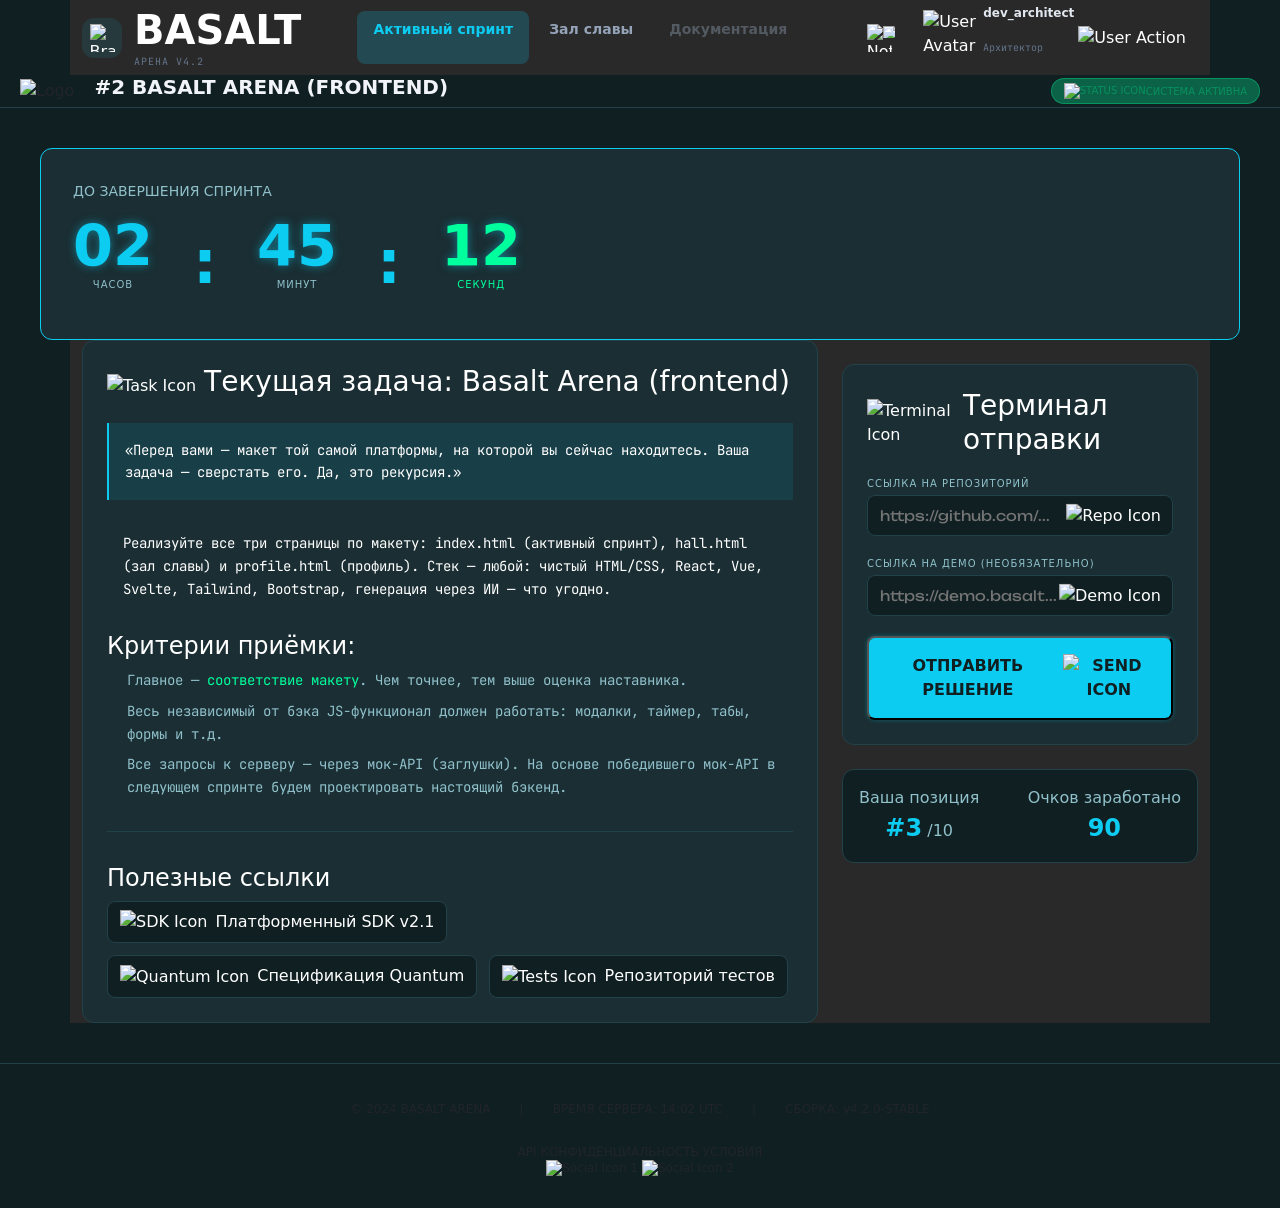
==== index.html @ 6d519eaf "Add files via upload" ====
<!DOCTYPE html>
<html lang="ru">

<head>
  <meta charset="UTF-8">
  <meta name="viewport" content="width=device-width, initial-scale=1.0">
  <link href="https://fonts.googleapis.com/css2?family=Space+Grotesk:wght@400;500;700&amp;display=swap"
    rel="stylesheet" />
  <link href="https://fonts.googleapis.com/css2?family=JetBrains+Mono:wght@400;700&amp;display=swap" rel="stylesheet" />
  <link rel="preconnect" href="https://fonts.googleapis.com">
  <link rel="preconnect" href="https://fonts.gstatic.com" crossorigin>
  <link href="https://fonts.googleapis.com/css2?family=Unbounded:wght@200..900&display=swap" rel="stylesheet">
  <title>Активный спринт</title>
  <link rel="stylesheet" href="./styles.css" />
  <link href="https://cdn.jsdelivr.net/npm/bootstrap@5.3.8/dist/css/bootstrap.min.css" rel="stylesheet"
    integrity="sha384-sRIl4kxILFvY47J16cr9ZwB07vP4J8+LH7qKQnuqkuIAvNWLzeN8tE5YBujZqJLB" crossorigin="anonymous">
</head>

<body>
  <!-- header -->
  <div class="container">
    <div class="branding">
      <div class="icon-wrapper">
        <img src="./img/svg-09341de1-80c2-4177-94df-70228614d6c0.svg" alt="Brand Icon" width="25" height="28" />
      </div>
      <div class="brand-details">
        <h1 class="brand-name">Basalt</h1>
        <p class="version">Арена v4.2</p>
      </div>
    </div>
    <nav class="navigation">
      <div class="nav-item active">
        <p class="nav-text">Активный спринт</p>
      </div>
      <div class="nav-item">
        <p class="nav-text">Зал славы</p>
      </div>
      <div class="nav-item disabled">
        <p class="nav-text">Документация</p>
      </div>
    </nav>
    <div class="profile">
      <div class="notification-icon">
        <img src="./img/svg-4564b526-7ba7-451a-90e8-8640dab18f21.svg" alt="Notification Icon" width="25" height="28" />
        <img src="./img/svg-2b69e2f5-2ad8-48fc-afba-3feb8ea6c33b.svg" alt="Notification Badge" width="12" height="12"
          class="notification-badge" />
      </div>
      <div class="user-details">
        <img src="./img/svg-72cdfcd8-0fa6-46d5-bda2-29606cb4b0ba.svg" alt="User Avatar" width="56" height="56" />
        <div class="user-info">
          <p class="username">dev_architect</p>
          <p class="role">Архитектор</p>
        </div>
        <div class="user-action-icon">
          <img src="./img/svg-7615d3db-48c6-4a1d-9e80-f2c956b7babb.svg" alt="User Action" width="18" height="22" />
        </div>
      </div>
    </div>
  </div>
  <!-- //header -->


  <!-- 1  -->

  <header class="header">
    <div class="header-content">
      <div class="branding">
        <div class="logo">
          <img src="./img/baf.svg" alt="Logo" />
        </div>
        <div class="branding-text">
          <h2 class="title">#2 BASALT ARENA (FRONTEND)</h2>
        </div>
      </div>
      <div class="status">
        <div class="status-icon">
          <img src="./img/green-dot.svg" alt="Status Icon" />
        </div>
        <span class="status-text">Система активна</span>
      </div>
    </div>
  </header>

  <main class="main-content">
    <section class="sprint-timer">
      <div class="sprint-timer-overlay"></div>
      <div class="timer-details">
        <p class="timer-label">До завершения спринта</p>
        <div class="timer">
          <div class="hours">
            <span class="timer-value">02</span>
            <span class="timer-unit">Часов</span>
          </div>
          <div class="separator">:</div>
          <div class="minutes">
            <span class="timer-value">45</span>
            <span class="timer-unit">Минут</span>
          </div>
          <div class="separator">:</div>
          <div class="seconds">
            <span class="timer-value timer-end-unit">12</span>
            <span class="timer-unit timer-end-unit">Секунд</span>
          </div>
        </div>
      </div>
    </section>


    <div class="container">
      <div class="row">
        <div class="col-sm-12 col-md-12 col-lg-8">

          <section class="current-task">
            <div class="task-header">
              <div class="task-icon">
                <img src="./img/task-icon.svg" alt="Task Icon" />
              </div>
              <h3>Текущая задача: Basalt Arena (frontend)</h3>
            </div>
            <div class="task-details">
              <p class="task-description">
                «Перед вами — макет той самой платформы, на которой вы сейчас
                находитесь. Ваша задача — сверстать его. Да, это рекурсия.»
              </p>
              <p class="task-instruction">
                Реализуйте все три страницы по макету: index.html (активный спринт),
                hall.html (зал славы) и profile.html (профиль). Стек — любой: чистый
                HTML/CSS, React, Vue, Svelte, Tailwind, Bootstrap, генерация через
                ИИ — что угодно.
              </p>
              <h4 class="acceptance-criteria-title">Критерии приёмки:</h4>
              <ul class="acceptance-criteria">
                <li>
                  Главное — <span class="color-span"> соответствие макету</span>. Чем точнее, тем выше оценка
                  наставника.
                </li>
                <li>
                  Весь независимый от бэка JS-функционал должен работать: модалки,
                  таймер, табы, формы и т.д.
                </li>
                <li>
                  Все запросы к серверу — через мок-API (заглушки). На основе
                  победившего мок-API в следующем спринте будем проектировать
                  настоящий бэкенд.
                </li>
              </ul>
              <section class="useful-links">
                <h4>Полезные ссылки</h4>
                <div class="links">
                  <div class="link-item">
                    <div class="link-icon">
                      <img src="./img/sdk-icon.svg" alt="SDK Icon" />
                    </div>
                    <span>Платформенный SDK v2.1</span>
                  </div>
                  <div class="link-item">
                    <div class="link-icon">
                      <img src="./img/Quantum-Icon.svg" alt="Quantum Icon" />
                    </div>
                    <span>Спецификация Quantum</span>
                  </div>
                  <div class="link-item">
                    <div class="link-icon">
                      <img src="./img/Tests-Icon.svg" alt="Tests Icon" />
                    </div>
                    <span>Репозиторий тестов</span>
                  </div>
                </div>
              </section>
            </div>
          </section>

        </div>

        <div class="col-sm-12 col-md-12 col-lg-4">

          <section class="submission-terminal">
            <div class="submission-header">
              <div class="submission-icon">
                <img src="./img/Terminal-Icon.svg" alt="Terminal Icon" />
              </div>
              <h3>Терминал отправки</h3>
            </div>
            <form class="submission-form">
              <div class="field-group">
                <label>Ссылка на репозиторий</label>
                <div class="input-container">
                  <input type="url" placeholder="https://github.com/..." />
                  <span class="input-icon">
                    <img src="./img/Repo-Icon.svg" alt="Repo Icon" />
                  </span>
                </div>
              </div>
              <div class="field-group">
                <label>Ссылка на демо (необязательно)</label>
                <div class="input-container">
                  <input type="url" placeholder="https://demo.basalt..." />
                  <span class="input-icon">
                    <img src="./img/Demo-Icon.svg" alt="Demo Icon" />
                  </span>
                </div>
              </div>
              <button type="submit" class="submit-button">
                <span>Отправить решение</span>
                <span class="submit-icon"><img src="./img/Send-Icon.svg" alt="Send Icon" /></span>
              </button>
            </form>
          </section>

          <section class="player-rank">
            <div class="rank-entry">
              <div class="position-label">Ваша позиция</div>
              <div class="position-value">
                <span>#3</span>
                <span>/10</span>
              </div>
            </div>
            <div class="point-entry">
              <div class="points-label">Очков заработано</div>
              <div class="points-value">90</div>
            </div>
          </section>

        </div>
      </div>

  </main>

  <footer class="footer">
    <div class="footer-content">
      <div class="footer-info">
        <span>© 2024 BASALT ARENA</span>
        <span>|</span>
        <span>ВРЕМЯ СЕРВЕРА: 14:02 UTC</span>
        <span>|</span>
        <span>СБОРКА: v4.2.0-STABLE</span>
      </div>
      <div class="footer-links">
        <span>API</span>
        <span>КОНФИДЕНЦИАЛЬНОСТЬ</span>
        <span>УСЛОВИЯ</span>
        <div class="social-icons">
          <img src="./img/Social-Icon-1.svg" alt="Social Icon 1" />
          <img src="./img/Social-Icon-2.svg" alt="Social Icon 2" />
        </div>
      </div>
    </div>
  </footer>


  <!-- //1 -->


  <script src="https://cdn.jsdelivr.net/npm/bootstrap@5.3.8/dist/js/bootstrap.bundle.min.js"
    integrity="sha384-FKyoEForCGlyvwx9Hj09JcYn3nv7wiPVlz7YYwJrWVcXK/BmnVDxM+D2scQbITxI"
    crossorigin="anonymous"></script>
</body>



</html>
---- styles.css ----
:root {
  --color-cyan-10: #101f22;
  --color-cyan-15: #1a2e33;
  --color-cyan-21: #224249;
  --color-cyan-50: #0dccf2;
  --color-cyan-68: #90c1cb;
  --color-spring-green-50: rgba(0, 255, 157, 0.3);
  /* #00ff9d*/
  --color-white-solid: #ffffff;
  --color-grey-46: #6b7280;
  --color-grey-96: #f1f5f9;
}

/*  */

body {
  background-color: #f5f5f5;
  font-family: "Unbounded", sans-serif;
  color: #333;
  margin: 0;
  padding: 0;
  /*  */

  margin: 0;
  background: linear-gradient(0deg,
      var(--color-cyan-10) 0%,
      var(--color-cyan-10) 100%);
  font-family: "Unbounded", sans-serif;
  color: var(--color-grey-96);
}

.container {
  display: flex;
  justify-content: space-between;
  align-items: center;
  padding: 0 40px;
  height: 100%;
  width: 100%;
  background-color: #292929;
  color: white;
}

.branding {
  display: flex;
  align-items: center;
  gap: 12px;
}

.icon-wrapper {
  width: 40px;
  height: 40px;
  display: flex;
  justify-content: center;
  align-items: center;
  background-color: rgba(13, 204, 242, 0.1);
  border-radius: 12px;
}

.brand-details .brand-name {
  font-weight: 700;
  text-transform: uppercase;
  margin: 0;
}

.brand-details .version {
  font-size: 10px;
  color: #64748b;
  margin: 0;
  line-height: 15px;
  font-family: "JetBrains Mono", monospace;
  text-transform: uppercase;
  letter-spacing: 1px;
}

.navigation {
  display: flex;
  align-items: center;
  gap: 4px;
}

.nav-item {
  padding: 8px 16px;
  border-radius: 8px;
  /* background-color: rgba(13, 204, 242, 0.1); */
  font-size: 14px;
  font-weight: 700;
  color: #94A3B8;
}

.nav-item:first-child {

  background-color: rgba(13, 204, 242, 0.1);

}

.nav-item.active {
  color: #0dccf2;
  background-color: rgba(13, 204, 242, 0.2);
}

.nav-item.disabled {
  opacity: 0.4;
}

.profile {
  display: flex;
  gap: 12px;
  align-items: center;
}

.notification-icon {
  position: relative;
  width: 40px;
  height: 40px;
  display: flex;
  justify-content: center;
  align-items: center;
}

.notification-badge {
  position: absolute;
  top: 8px;
  left: 24px;
}

.user-details {
  display: flex;
  align-items: center;
  gap: 4px;
  padding: 4px 12px;
}

.user-info {
  display: flex;
  flex-direction: column;
  gap: 2px;
}

.username {
  font-size: 12px;
  font-weight: 700;
  color: #e2e8f0;
}

.role {
  font-size: 10px;
  color: #64748b;
  font-family: "JetBrains Mono", monospace;
  line-height: 15px;
}

.user-action-icon {
  padding-top: 3px;
  padding-bottom: 3px;
}

@media (max-width: 768px) {
  .container {
    flex-direction: column;
    align-items: flex-start;
  }

  .navigation {
    margin-top: 10px;
  }

  .profile {
    margin-top: 10px;
  }
}

/* 1 */


.header {
  background: var(--color-cyan-10);
  border-bottom: 1px solid var(--color-cyan-21);
  display: flex;
  justify-content: center;
  padding: 0 20px;
}

.header-content {
  max-width: 1400px;
  display: flex;
  justify-content: space-between;
  align-items: center;
  width: 100%;
}

.branding {
  display: flex;
  align-items: center;
}

.logo img {
  width: 25px;
  height: 28px;
}

.branding-text .title {
  font-size: 20px;
  font-weight: 700;
  margin-left: 8px;
  color: var(--color-grey-96);
}

.status {
  display: flex;
  align-items: center;
  background: var(--color-spring-green-50, rgba(0, 255, 157, 0.1));
  border-radius: 9999px;
  border: 1px solid var(--color-spring-green-50, rgba(0, 255, 157, 0.3));
  padding: 4px 12px;
  line-height: 15px;
  font-size: 10px;
  text-transform: uppercase;
  color: var(--color-spring-green-50);
}

.main-content {
  max-width: 1400px;
  margin: 0 auto;
  padding: 40px;
}

.sprint-timer {
  position: relative;
  background: var(--color-cyan-15, rgba(26, 46, 50, 0.3));
  border-radius: 12px;
  border: 1px solid var(--color-cyan-50, rgba(13, 204, 242, 0.2));
  padding: 32px;
  overflow: hidden;
}

.sprint-timer-overlay {
  position: absolute;
  left: 1px;
  top: 1px;
  width: calc(100% - 2px);
  height: 183px;
  /* background: linear-gradient(
    90deg,
    var(--color-cyan-50, rgba(13, 204, 242, 0.05)) 0%,
    var(--color-cyan-50, rgba(13, 204, 242, 0)) 50%,
    var(--color-cyan-50, rgba(13, 204, 242, 0.05)) 100%
  ); */
}

.timer-details {
  position: relative;
  z-index: 1;
}

.timer-label {
  font-size: 14px;
  line-height: 20px;
  text-transform: uppercase;
  color: var(--color-cyan-68);
}

.timer {
  display: flex;
  gap: 40px;
}

.timer .hours,
.timer .minutes,
.timer .seconds {
  display: flex;
  flex-direction: column;
  text-align: center;
}

.timer .separator {
  font-size: 60px;
  font-weight: 700;
  color: var(--color-cyan-50, rgba(13, 204, 242, 0.3));
}

.timer-value {
  font-size: 57.5px;
  font-weight: 700;
  line-height: 60px;
  text-shadow: 0px 0px 10px rgba(13, 204, 242, 0.5);
  color: var(--color-cyan-50);
}

.timer-unit {
  font-size: 10px;
  line-height: 15px;
  letter-spacing: 1px;
  text-transform: uppercase;
  color: var(--color-cyan-68);
}

.timer-end-unit {
  color: #00FF9D;
}

.current-task {
  background: var(--color-cyan-15);
  border-radius: 12px;
  border: 1px solid var(--color-cyan-21);
  padding: 24px;
}

.task-header {
  display: flex;
  align-items: center;
  gap: 8px;
}

.task-icon img {
  width: 25px;
  height: 28px;
}

.task-details {
  margin-top: 16px;
}


.task-description {
  border-left: 2px solid var(--color-cyan-50);
  background: #0DCCF21A;

}

.task-description,
.task-instruction {
  /* background: var(--color-cyan-50, rgba(13, 204, 242, 0.1)); */

  padding: 16px;
  font-family: "JetBrains Mono", monospace;
  font-size: 14px;
  line-height: 22.75px;
  color: var(--color-white-solid);
}

.acceptance-criteria {
  list-style: none;
  padding-left: 20px;
  margin: 0;
}

.acceptance-criteria li {
  margin-bottom: 8px;
  font-family: "JetBrains Mono", monospace;
  font-size: 14px;
  line-height: 22.75px;
  color: var(--color-cyan-68);
}

.useful-links {
  border-top: 1px solid var(--color-cyan-21);
  margin-top: 32px;
  padding-top: 32px;
}

.links {
  display: flex;
  flex-wrap: wrap;
  gap: 12px;
}

.link-item {
  display: flex;
  align-items: center;
  background: var(--color-cyan-10);
  border-radius: 8px;
  border: 1px solid var(--color-cyan-21);
  padding: 8px 12px;
}

.link-icon img {
  width: 15px;
  height: 16px;
  margin-right: 8px;
}

.submission-terminal {
  background: var(--color-cyan-15);
  border-radius: 12px;
  border: 1px solid var(--color-cyan-21);
  padding: 24px;
  margin-top: 24px;
}

.submission-header {
  display: flex;
  align-items: center;
  gap: 8px;
}

.submission-header h3 {
  margin: 0;
}

.submission-form {
  margin-top: 20px;
}

.field-group {
  margin-bottom: 20px;
}

.field-group label {
  font-size: 10px;
  line-height: 15px;
  letter-spacing: 1px;
  text-transform: uppercase;
  color: var(--color-cyan-68);
  margin-bottom: 4px;
  display: block;
}

.input-container {
  position: relative;
}

.input-container input {
  width: 100%;
  border-radius: 8px;
  border: 1px solid var(--color-cyan-21);
  padding: 9px 12px;
  background: var(--color-cyan-10);
  color: var(--color-grey-46);
  font-family: "Unbounded", sans-serif;
  font-size: 14px;
  font-weight: 400;
}

.input-icon {
  position: absolute;
  right: 12px;
  top: 50%;
  transform: translateY(-50%);
}

.submit-button {
  display: inline-flex;
  align-items: center;
  justify-content: center;
  gap: 12px;
  background: var(--color-cyan-50);
  padding: 16px;
  box-shadow: 0px 0px 5px rgba(13, 204, 242, 0.3);
  border-radius: 8px;
  color: var(--color-cyan-10);
  font-size: 16px;
  font-weight: 700;
  text-transform: uppercase;
  cursor: pointer;
}

.submit-icon img {
  width: 25px;
  height: 28px;
}

.player-rank {
  background: var(--color-cyan-10);
  border-radius: 12px;
  border: 1px solid var(--color-cyan-21);
  padding: 16px;
  margin-top: 24px;
  display: flex;
  justify-content: space-between;
  align-items: center;
}

.rank-entry,
.point-entry {
  text-align: center;
  color: var(--color-cyan-68);
}

.rank-entry span:first-of-type,
.point-entry .points-value {
  font-size: 24px;
  font-weight: 700;
  color: var(--color-cyan-50);
}

.footer {
  background: var(--color-cyan-10);
  border-top: 1px solid var(--color-cyan-21);
  padding: 32px 40px;
  text-align: center;
  color: var(--color-azure-47);
}

.footer-info span {
  margin: 0 12px;
  font-size: 12px;
  line-height: 16px;
}

.footer-links {
  margin-top: 24px;
  font-size: 12px;
  line-height: 16px;
}

.footer-links .social-icons img {
  width: 18px;
  height: 22px;
}

.color-span{
  color: #00FF9D;
}


/*  */
/*  */
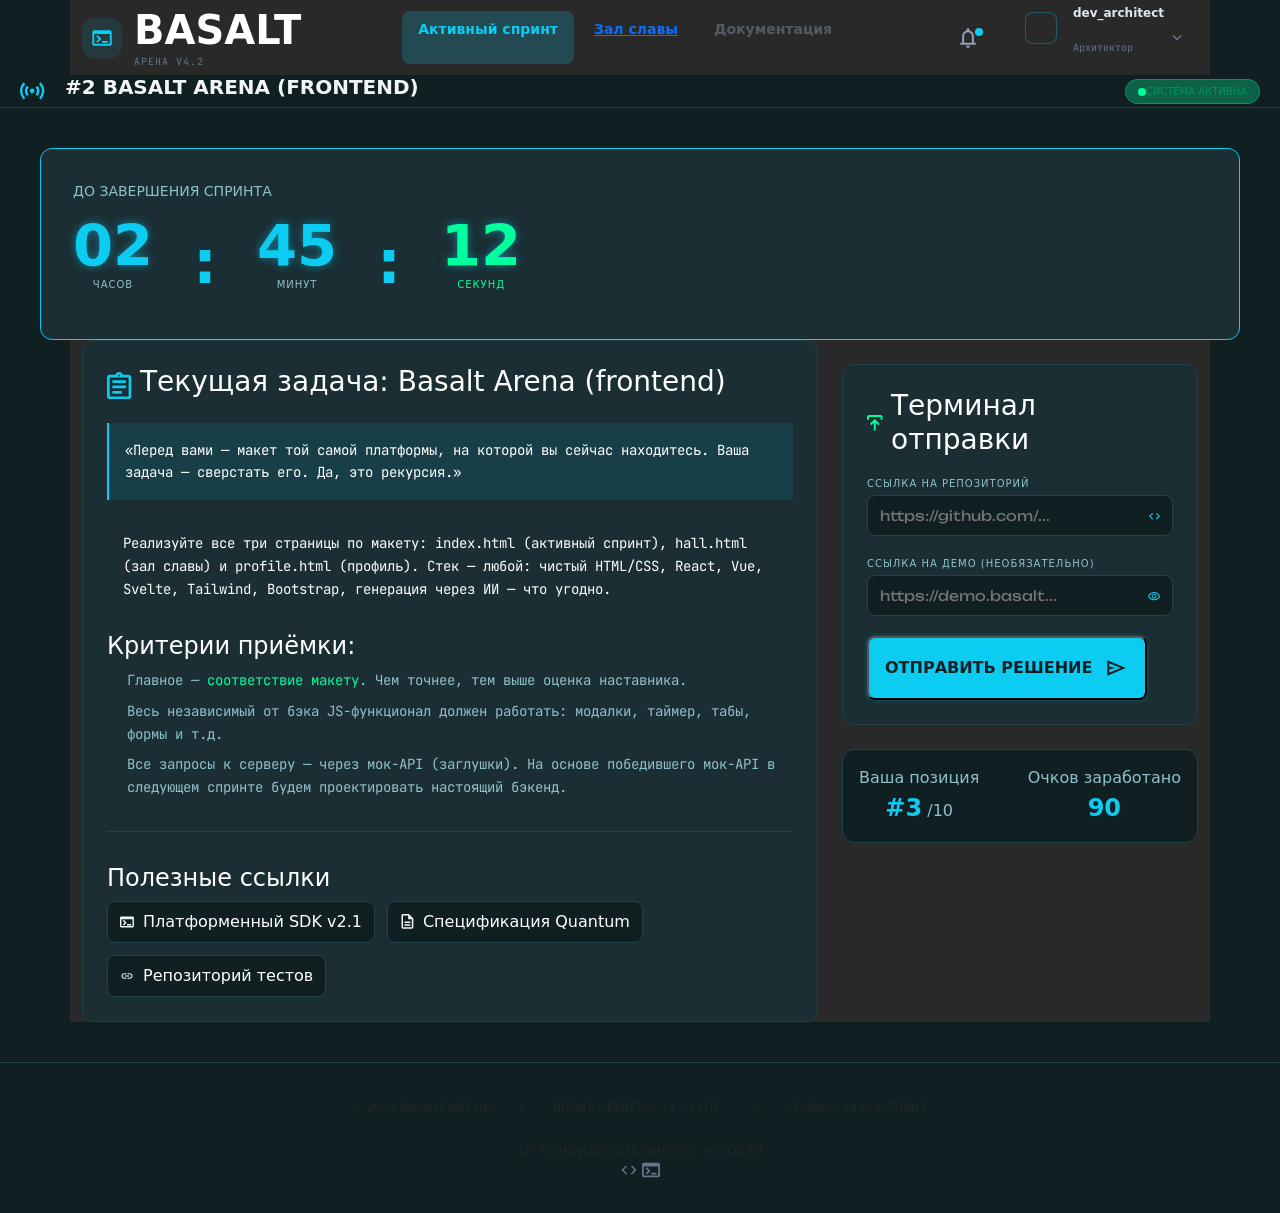
==== commit 53522756: "Update index.html" ====
--- a/index.html
+++ b/index.html
@@ -33,7 +33,7 @@
         <p class="nav-text">Активный спринт</p>
       </div>
       <div class="nav-item">
-        <p class="nav-text">Зал славы</p>
+        <p class="nav-text"><a href="./hall.html">Зал славы</a></p>
       </div>
       <div class="nav-item disabled">
         <p class="nav-text">Документация</p>
@@ -258,4 +258,4 @@
 
 
 
-</html>+</html>
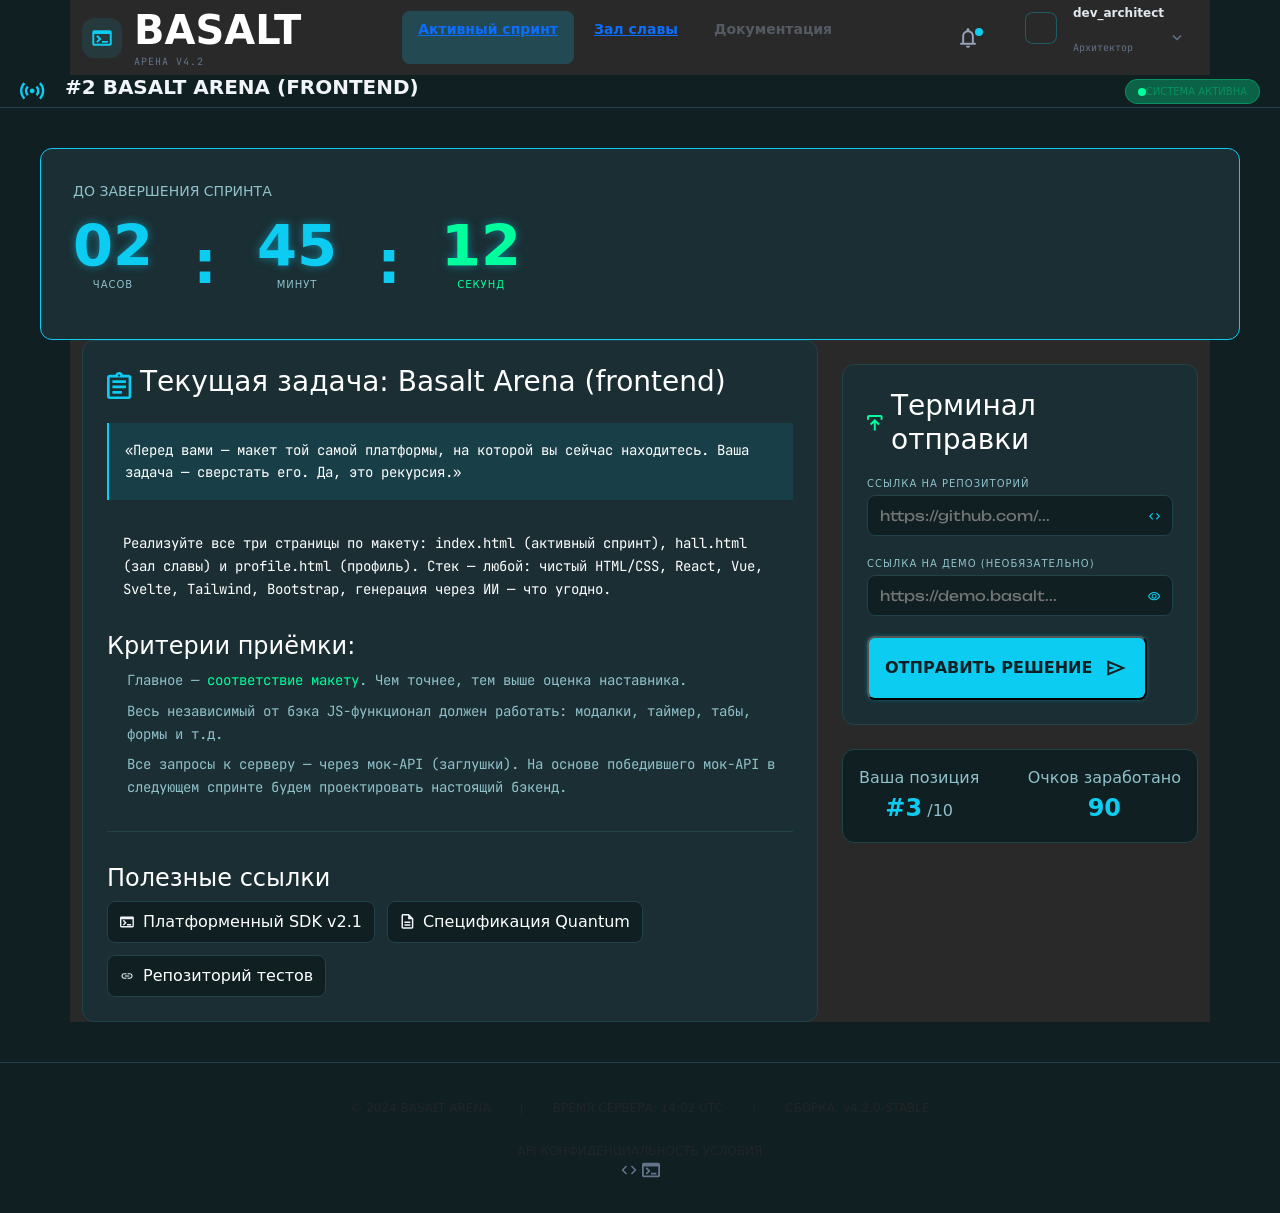
==== commit 56265b0e: "Update index.html" ====
--- a/index.html
+++ b/index.html
@@ -30,7 +30,7 @@
     </div>
     <nav class="navigation">
       <div class="nav-item active">
-        <p class="nav-text">Активный спринт</p>
+        <p class="nav-text"><a href="./index.html">Активный спринт</a></p>
       </div>
       <div class="nav-item">
         <p class="nav-text"><a href="./hall.html">Зал славы</a></p>
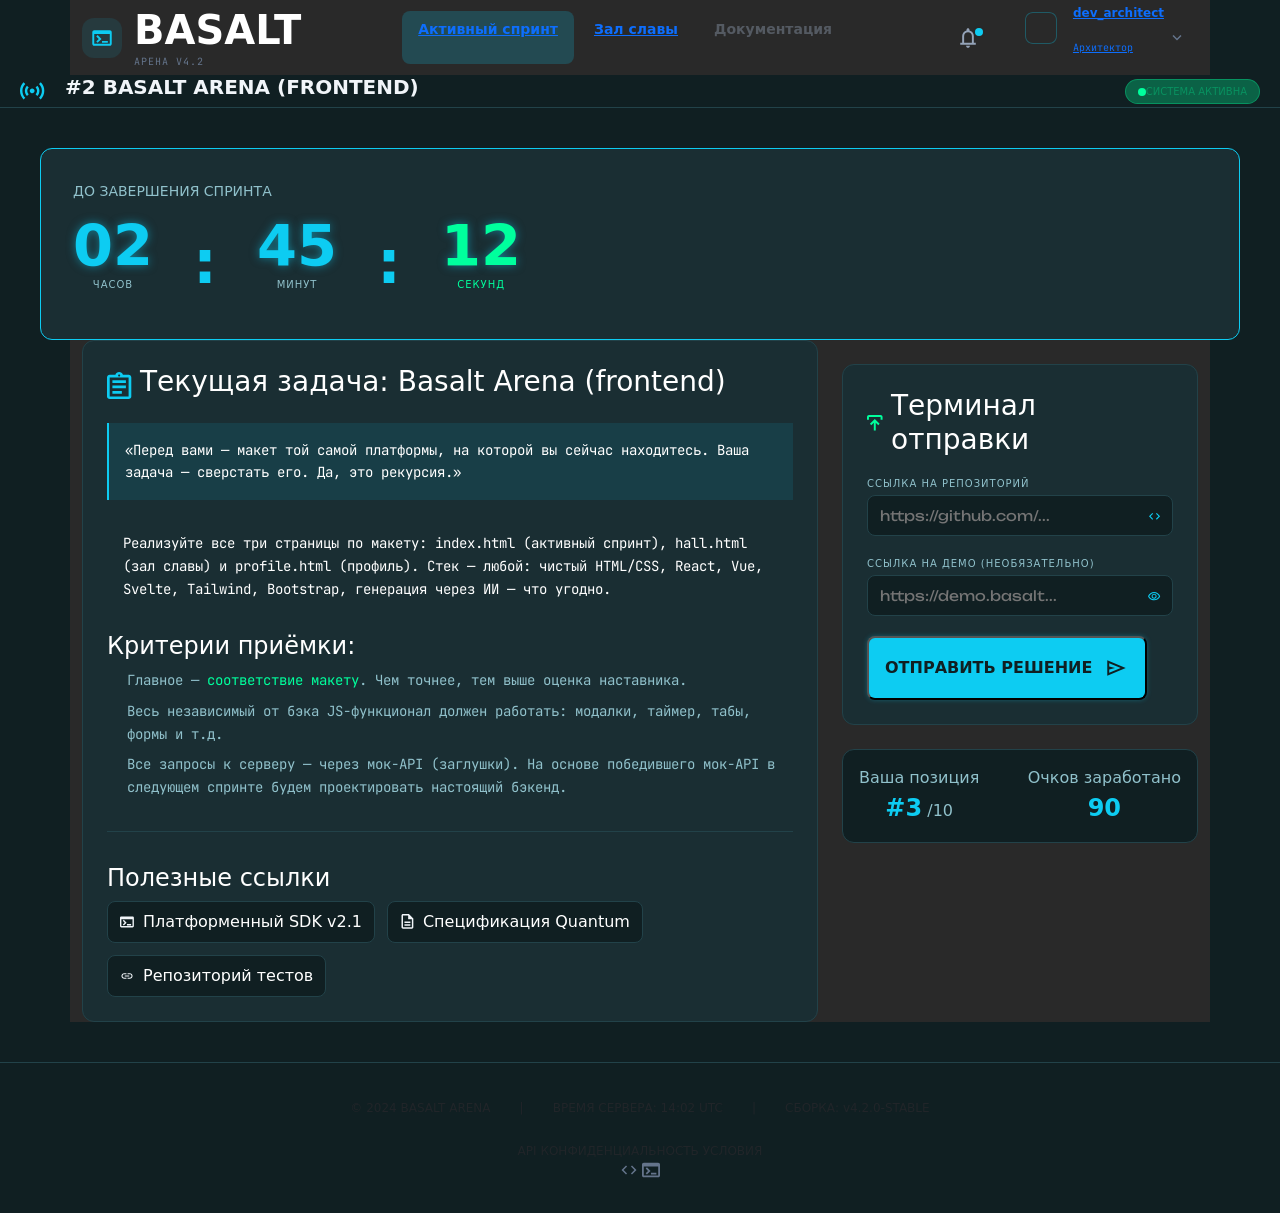
==== commit 44719889: "Update index.html" ====
--- a/index.html
+++ b/index.html
@@ -48,8 +48,8 @@
       <div class="user-details">
         <img src="./img/svg-72cdfcd8-0fa6-46d5-bda2-29606cb4b0ba.svg" alt="User Avatar" width="56" height="56" />
         <div class="user-info">
-          <p class="username">dev_architect</p>
-          <p class="role">Архитектор</p>
+          <p class="username"><a href="./profile.html">dev_architect</a></p>
+          <p class="role"><a href="./profile.html">Архитектор</a></p>
         </div>
         <div class="user-action-icon">
           <img src="./img/svg-7615d3db-48c6-4a1d-9e80-f2c956b7babb.svg" alt="User Action" width="18" height="22" />
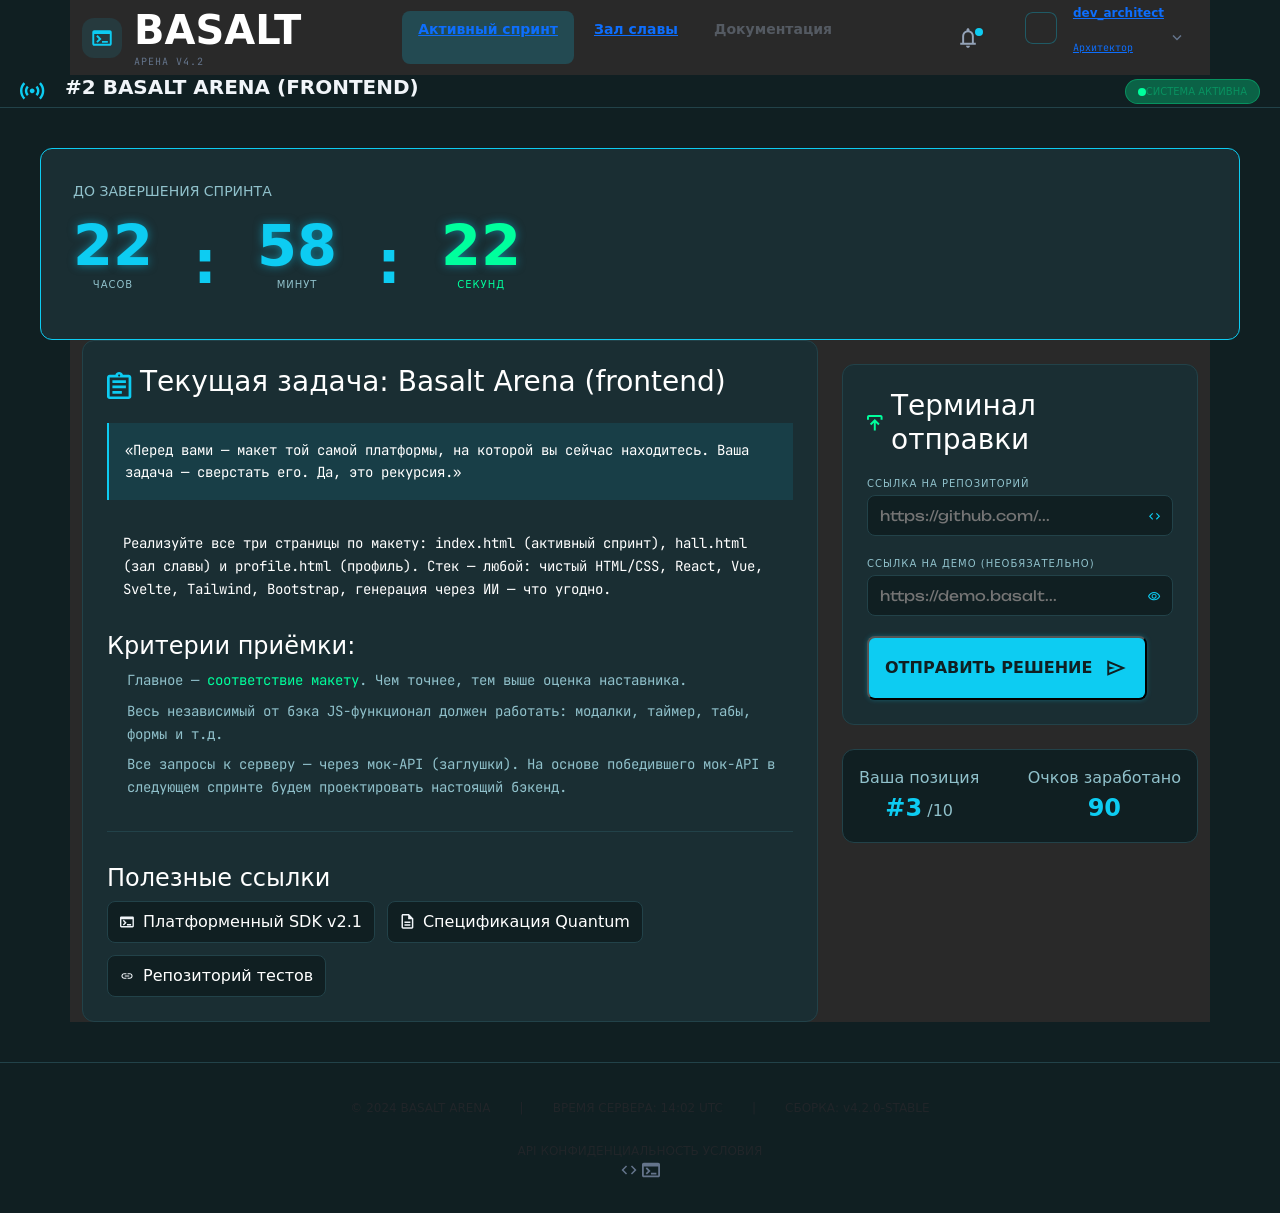
==== commit b3464173: "Update index.html" ====
--- a/index.html
+++ b/index.html
@@ -88,17 +88,17 @@
         <p class="timer-label">До завершения спринта</p>
         <div class="timer">
           <div class="hours">
-            <span class="timer-value">02</span>
+            <span class="timer-value timer-h">02</span>
             <span class="timer-unit">Часов</span>
           </div>
           <div class="separator">:</div>
           <div class="minutes">
-            <span class="timer-value">45</span>
+            <span class="timer-value timer-m">45</span>
             <span class="timer-unit">Минут</span>
           </div>
           <div class="separator">:</div>
           <div class="seconds">
-            <span class="timer-value timer-end-unit">12</span>
+            <span class="timer-value timer-end-unit timer-s">12</span>
             <span class="timer-unit timer-end-unit">Секунд</span>
           </div>
         </div>
@@ -254,6 +254,37 @@
   <script src="https://cdn.jsdelivr.net/npm/bootstrap@5.3.8/dist/js/bootstrap.bundle.min.js"
     integrity="sha384-FKyoEForCGlyvwx9Hj09JcYn3nv7wiPVlz7YYwJrWVcXK/BmnVDxM+D2scQbITxI"
     crossorigin="anonymous"></script>
+
+  <script
+  src="https://code.jquery.com/jquery-3.7.1.js"
+  integrity="sha256-eKhayi8LEQwp4NKxN+CfCh+3qOVUtJn3QNZ0TciWLP4="
+  crossorigin="anonymous"></script>
+
+<script type="text/javascript">
+ $(document).ready(function() {
+    function updateClock() {
+        var currentTime = new Date();
+        var hours = currentTime.getHours();
+        var minutes = currentTime.getMinutes();
+        var seconds = currentTime.getSeconds();
+
+        
+        minutes = (minutes < 10 ? "0" : "") + minutes;
+        seconds = (seconds < 10 ? "0" : "") + seconds;
+
+        var timeString = hours + ":" + minutes + ":" + seconds;
+        $(".timer-h").text(hours);
+        $(".timer-m").text(minutes);
+        $(".timer-s").text(seconds);
+    }
+
+    
+    setInterval(updateClock, 1000);
+    updateClock();  
+});
+</script>
+
+  
 </body>
 
 
